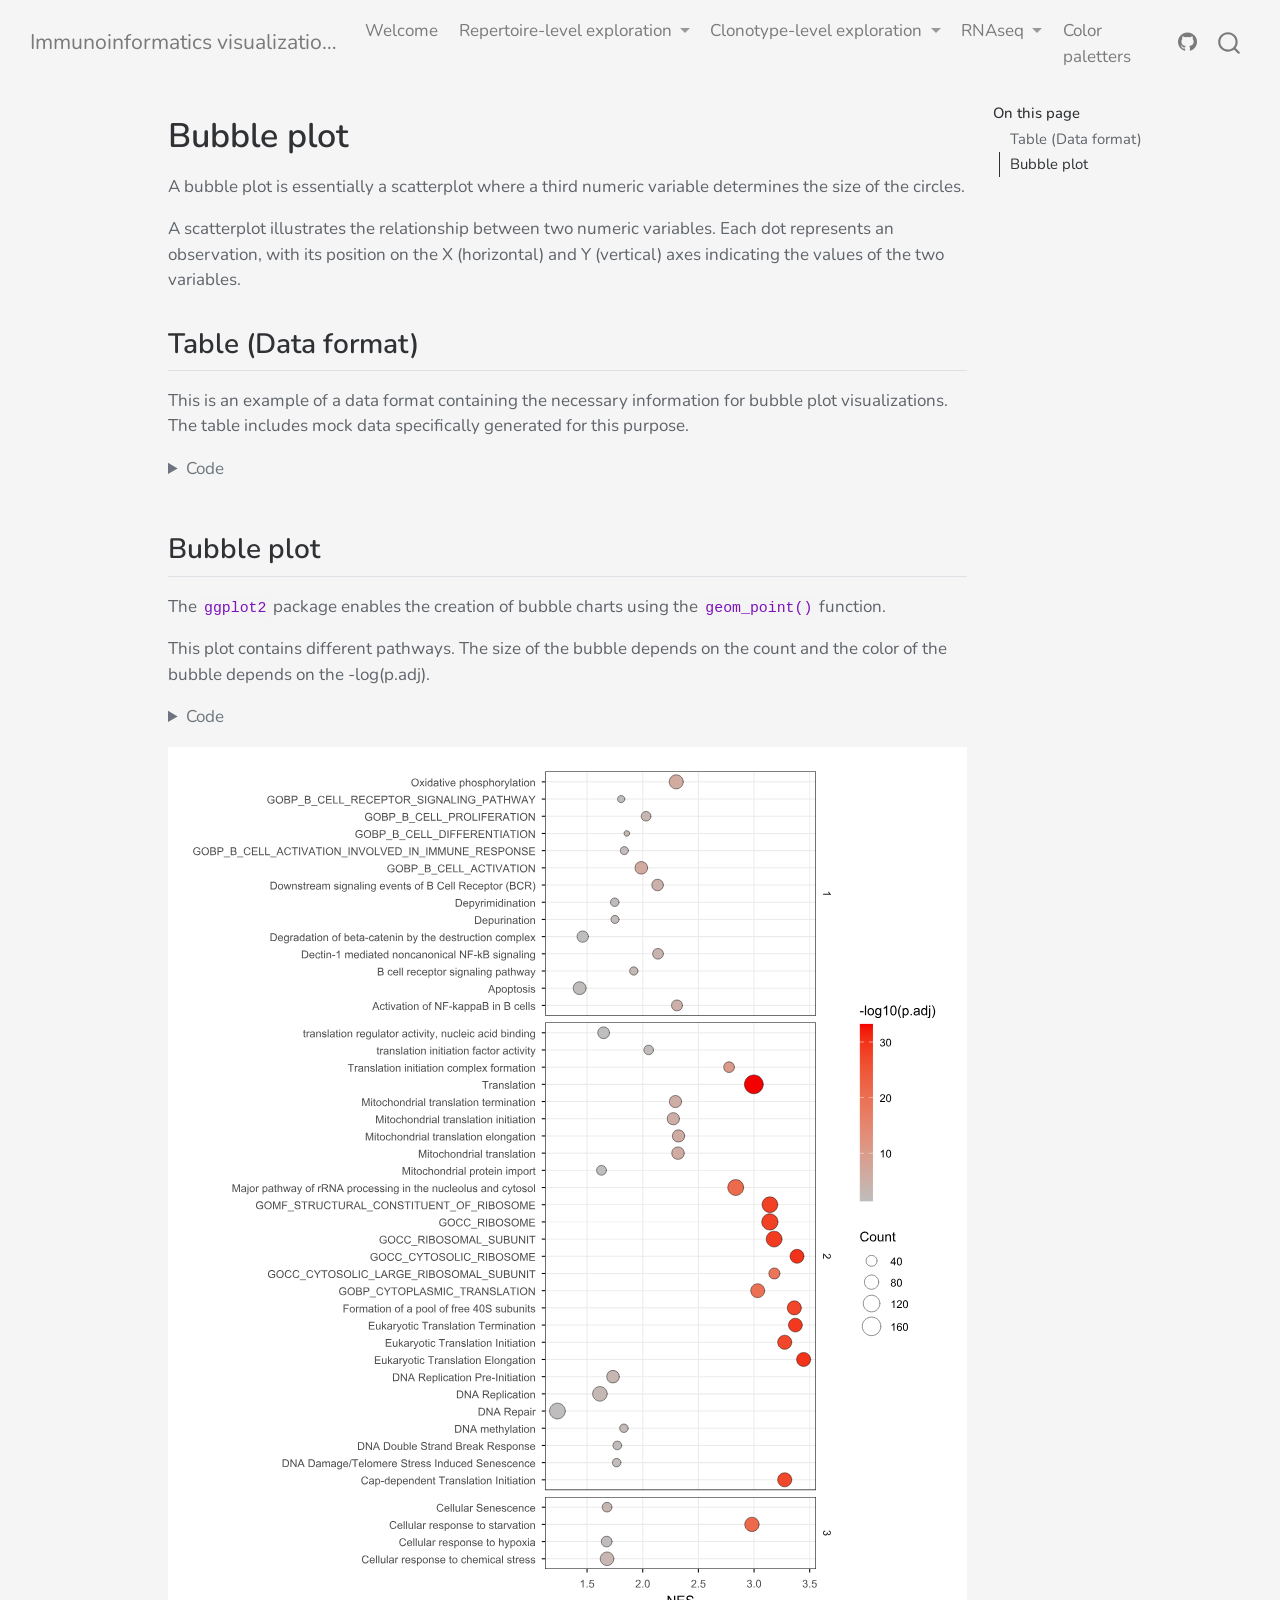
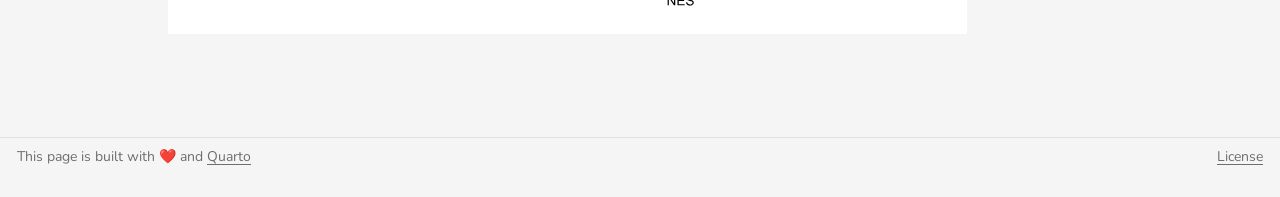
==== qmd/bubble_plot.html @ a56546de "Built site for gh-pages" ====
<!DOCTYPE html>
<html xmlns="http://www.w3.org/1999/xhtml" lang="en" xml:lang="en"><head>

<meta charset="utf-8">
<meta name="generator" content="quarto-1.8.26">

<meta name="viewport" content="width=device-width, initial-scale=1.0, user-scalable=yes">


<title>Bubble plot – Immunoinformatics visualizations</title>
<style>
code{white-space: pre-wrap;}
span.smallcaps{font-variant: small-caps;}
div.columns{display: flex; gap: min(4vw, 1.5em);}
div.column{flex: auto; overflow-x: auto;}
div.hanging-indent{margin-left: 1.5em; text-indent: -1.5em;}
ul.task-list{list-style: none;}
ul.task-list li input[type="checkbox"] {
  width: 0.8em;
  margin: 0 0.8em 0.2em -1em; /* quarto-specific, see https://github.com/quarto-dev/quarto-cli/issues/4556 */ 
  vertical-align: middle;
}
/* CSS for syntax highlighting */
html { -webkit-text-size-adjust: 100%; }
pre > code.sourceCode { white-space: pre; position: relative; }
pre > code.sourceCode > span { display: inline-block; line-height: 1.25; }
pre > code.sourceCode > span:empty { height: 1.2em; }
.sourceCode { overflow: visible; }
code.sourceCode > span { color: inherit; text-decoration: inherit; }
div.sourceCode { margin: 1em 0; }
pre.sourceCode { margin: 0; }
@media screen {
div.sourceCode { overflow: auto; }
}
@media print {
pre > code.sourceCode { white-space: pre-wrap; }
pre > code.sourceCode > span { text-indent: -5em; padding-left: 5em; }
}
pre.numberSource code
  { counter-reset: source-line 0; }
pre.numberSource code > span
  { position: relative; left: -4em; counter-increment: source-line; }
pre.numberSource code > span > a:first-child::before
  { content: counter(source-line);
    position: relative; left: -1em; text-align: right; vertical-align: baseline;
    border: none; display: inline-block;
    -webkit-touch-callout: none; -webkit-user-select: none;
    -khtml-user-select: none; -moz-user-select: none;
    -ms-user-select: none; user-select: none;
    padding: 0 4px; width: 4em;
  }
pre.numberSource { margin-left: 3em;  padding-left: 4px; }
div.sourceCode
  {   }
@media screen {
pre > code.sourceCode > span > a:first-child::before { text-decoration: underline; }
}
</style>


<script src="../site_libs/quarto-nav/quarto-nav.js"></script>
<script src="../site_libs/quarto-nav/headroom.min.js"></script>
<script src="../site_libs/clipboard/clipboard.min.js"></script>
<script src="../site_libs/quarto-search/autocomplete.umd.js"></script>
<script src="../site_libs/quarto-search/fuse.min.js"></script>
<script src="../site_libs/quarto-search/quarto-search.js"></script>
<meta name="quarto:offset" content="../">
<script src="../site_libs/quarto-html/quarto.js" type="module"></script>
<script src="../site_libs/quarto-html/tabsets/tabsets.js" type="module"></script>
<script src="../site_libs/quarto-html/axe/axe-check.js" type="module"></script>
<script src="../site_libs/quarto-html/popper.min.js"></script>
<script src="../site_libs/quarto-html/tippy.umd.min.js"></script>
<script src="../site_libs/quarto-html/anchor.min.js"></script>
<link href="../site_libs/quarto-html/tippy.css" rel="stylesheet">
<link href="../site_libs/quarto-html/quarto-syntax-highlighting-587c61ba64f3a5504c4d52d930310e48.css" rel="stylesheet" id="quarto-text-highlighting-styles">
<script src="../site_libs/bootstrap/bootstrap.min.js"></script>
<link href="../site_libs/bootstrap/bootstrap-icons.css" rel="stylesheet">
<link href="../site_libs/bootstrap/bootstrap-13db02f0e47b1493d7f925d00467cf6b.min.css" rel="stylesheet" append-hash="true" id="quarto-bootstrap" data-mode="light">
<script id="quarto-search-options" type="application/json">{
  "location": "navbar",
  "copy-button": false,
  "collapse-after": 3,
  "panel-placement": "end",
  "type": "overlay",
  "limit": 50,
  "keyboard-shortcut": [
    "f",
    "/",
    "s"
  ],
  "show-item-context": false,
  "language": {
    "search-no-results-text": "No results",
    "search-matching-documents-text": "matching documents",
    "search-copy-link-title": "Copy link to search",
    "search-hide-matches-text": "Hide additional matches",
    "search-more-match-text": "more match in this document",
    "search-more-matches-text": "more matches in this document",
    "search-clear-button-title": "Clear",
    "search-text-placeholder": "",
    "search-detached-cancel-button-title": "Cancel",
    "search-submit-button-title": "Submit",
    "search-label": "Search"
  }
}</script>
<script src="../site_libs/core-js-2.5.3/shim.min.js"></script>

<script src="../site_libs/react-18.2.0/react.min.js"></script>

<script src="../site_libs/react-18.2.0/react-dom.min.js"></script>

<script src="../site_libs/reactwidget-2.0.0/react-tools.js"></script>

<link href="../site_libs/htmltools-fill-0.5.9/fill.css" rel="stylesheet">

<script src="../site_libs/htmlwidgets-1.6.4/htmlwidgets.js"></script>

<link href="../site_libs/reactable-0.4.5/reactable.css" rel="stylesheet">

<script src="../site_libs/reactable-binding-0.4.5/reactable.js"></script>



</head>

<body class="nav-fixed quarto-light">

<div id="quarto-search-results"></div>
  <header id="quarto-header" class="headroom fixed-top">
    <nav class="navbar navbar-expand-lg " data-bs-theme="dark">
      <div class="navbar-container container-fluid">
      <div class="navbar-brand-container mx-auto">
    <a class="navbar-brand" href="../index.html">
    <span class="navbar-title">Immunoinformatics visualizations</span>
    </a>
  </div>
            <div id="quarto-search" class="" title="Search"></div>
          <button class="navbar-toggler" type="button" data-bs-toggle="collapse" data-bs-target="#navbarCollapse" aria-controls="navbarCollapse" role="menu" aria-expanded="false" aria-label="Toggle navigation" onclick="if (window.quartoToggleHeadroom) { window.quartoToggleHeadroom(); }">
  <span class="navbar-toggler-icon"></span>
</button>
          <div class="collapse navbar-collapse" id="navbarCollapse">
            <ul class="navbar-nav navbar-nav-scroll me-auto">
  <li class="nav-item">
    <a class="nav-link" href="../index.html"> 
<span class="menu-text">Welcome</span></a>
  </li>  
  <li class="nav-item dropdown ">
    <a class="nav-link dropdown-toggle" href="#" id="nav-menu-repertoire-level-exploration" role="link" data-bs-toggle="dropdown" aria-expanded="false">
 <span class="menu-text">Repertoire-level exploration</span>
    </a>
    <ul class="dropdown-menu" aria-labelledby="nav-menu-repertoire-level-exploration">    
        <li>
    <a class="dropdown-item" href="../qmd/clonality.html">
 <span class="dropdown-text">Clonality</span></a>
  </li>  
        <li>
    <a class="dropdown-item" href="../qmd/diversity.html">
 <span class="dropdown-text">Diversity estimation</span></a>
  </li>  
        <li>
    <a class="dropdown-item" href="../qmd/gene_repertoire.html">
 <span class="dropdown-text">Gene repertoire</span></a>
  </li>  
        <li>
    <a class="dropdown-item" href="../qmd/V(D)J_recombination.html">
 <span class="dropdown-text">V(D)J recombination</span></a>
  </li>  
    </ul>
  </li>
  <li class="nav-item dropdown ">
    <a class="nav-link dropdown-toggle" href="#" id="nav-menu-clonotype-level-exploration" role="link" data-bs-toggle="dropdown" aria-expanded="false">
 <span class="menu-text">Clonotype-level exploration</span>
    </a>
    <ul class="dropdown-menu" aria-labelledby="nav-menu-clonotype-level-exploration">    
        <li>
    <a class="dropdown-item" href="../qmd/clonotype_evolution.html">
 <span class="dropdown-text">Clonotype evolution</span></a>
  </li>  
        <li>
    <a class="dropdown-item" href="../qmd/motif_visualization.html">
 <span class="dropdown-text">Motif visualization</span></a>
  </li>  
    </ul>
  </li>
  <li class="nav-item dropdown ">
    <a class="nav-link dropdown-toggle" href="#" id="nav-menu-rnaseq" role="link" data-bs-toggle="dropdown" aria-expanded="false">
 <span class="menu-text">RNAseq</span>
    </a>
    <ul class="dropdown-menu" aria-labelledby="nav-menu-rnaseq">    
        <li>
    <a class="dropdown-item" href="../qmd/bubble_plot.html">
 <span class="dropdown-text">Bubble plot</span></a>
  </li>  
        <li>
    <a class="dropdown-item" href="../qmd/heatmap.html">
 <span class="dropdown-text">Heatmap</span></a>
  </li>  
        <li>
    <a class="dropdown-item" href="../qmd/pathway_diagram.html">
 <span class="dropdown-text">Pathway diagram</span></a>
  </li>  
        <li>
    <a class="dropdown-item" href="../qmd/PCA.html">
 <span class="dropdown-text">PCA</span></a>
  </li>  
        <li>
    <a class="dropdown-item" href="../qmd/volcano_plot.html">
 <span class="dropdown-text">Volcano plots</span></a>
  </li>  
    </ul>
  </li>
  <li class="nav-item">
    <a class="nav-link" href="../qmd/color_palette.html"> 
<span class="menu-text">Color paletters</span></a>
  </li>  
</ul>
            <ul class="navbar-nav navbar-nav-scroll ms-auto">
  <li class="nav-item compact">
    <a class="nav-link" href="https://github.com/NatAnastas/immunovisual"> <i class="bi bi-github" role="img">
</i> 
<span class="menu-text"></span></a>
  </li>  
</ul>
          </div> <!-- /navcollapse -->
            <div class="quarto-navbar-tools">
</div>
      </div> <!-- /container-fluid -->
    </nav>
</header>
<!-- content -->
<div id="quarto-content" class="quarto-container page-columns page-rows-contents page-layout-article page-navbar">
<!-- sidebar -->
<!-- margin-sidebar -->
    <div id="quarto-margin-sidebar" class="sidebar margin-sidebar">
        <nav id="TOC" role="doc-toc" class="toc-active">
    <h2 id="toc-title">On this page</h2>
   
  <ul>
  <li><a href="#table-data-format" id="toc-table-data-format" class="nav-link active" data-scroll-target="#table-data-format">Table (Data format)</a></li>
  <li><a href="#bubble-plot" id="toc-bubble-plot" class="nav-link" data-scroll-target="#bubble-plot">Bubble plot</a></li>
  </ul>
</nav>
    </div>
<!-- main -->
<main class="content" id="quarto-document-content">

<header id="title-block-header" class="quarto-title-block default">
<div class="quarto-title">
<h1 class="title">Bubble plot</h1>
</div>



<div class="quarto-title-meta">

    
  
    
  </div>
  


</header>


<p>A bubble plot is essentially a scatterplot where a third numeric variable determines the size of the circles.</p>
<p>A scatterplot illustrates the relationship between two numeric variables. Each dot represents an observation, with its position on the X (horizontal) and Y (vertical) axes indicating the values of the two variables.</p>
<section id="table-data-format" class="level2">
<h2 class="anchored" data-anchor-id="table-data-format">Table (Data format)</h2>
<p>This is an example of a data format containing the necessary information for bubble plot visualizations. The table includes mock data specifically generated for this purpose.</p>
<div class="cell">
<details class="code-fold">
<summary>Code</summary>
<div class="code-copy-outer-scaffold"><div class="sourceCode cell-code" id="cb1"><pre class="sourceCode r code-with-copy"><code class="sourceCode r"><span id="cb1-1"><a href="#cb1-1" aria-hidden="true" tabindex="-1"></a><span class="fu">library</span>(data.table)</span>
<span id="cb1-2"><a href="#cb1-2" aria-hidden="true" tabindex="-1"></a><span class="fu">library</span>(reactable)</span>
<span id="cb1-3"><a href="#cb1-3" aria-hidden="true" tabindex="-1"></a></span>
<span id="cb1-4"><a href="#cb1-4" aria-hidden="true" tabindex="-1"></a>df <span class="ot">&lt;-</span> <span class="fu">fread</span>(<span class="st">"../inst/data/bubble_plot.txt"</span>) </span>
<span id="cb1-5"><a href="#cb1-5" aria-hidden="true" tabindex="-1"></a></span>
<span id="cb1-6"><a href="#cb1-6" aria-hidden="true" tabindex="-1"></a></span>
<span id="cb1-7"><a href="#cb1-7" aria-hidden="true" tabindex="-1"></a><span class="fu">reactable</span>(</span>
<span id="cb1-8"><a href="#cb1-8" aria-hidden="true" tabindex="-1"></a>  </span>
<span id="cb1-9"><a href="#cb1-9" aria-hidden="true" tabindex="-1"></a>  df, </span>
<span id="cb1-10"><a href="#cb1-10" aria-hidden="true" tabindex="-1"></a>  <span class="at">defaultPageSize =</span> <span class="dv">5</span>,</span>
<span id="cb1-11"><a href="#cb1-11" aria-hidden="true" tabindex="-1"></a>  <span class="at">theme =</span> <span class="fu">reactableTheme</span>(</span>
<span id="cb1-12"><a href="#cb1-12" aria-hidden="true" tabindex="-1"></a>    <span class="at">backgroundColor  =</span> <span class="st">"transparent"</span></span>
<span id="cb1-13"><a href="#cb1-13" aria-hidden="true" tabindex="-1"></a>  )</span>
<span id="cb1-14"><a href="#cb1-14" aria-hidden="true" tabindex="-1"></a>)</span></code></pre></div><button title="Copy to Clipboard" class="code-copy-button"><i class="bi"></i></button></div>
</details>
<div class="cell-output-display">
<div class="reactable html-widget html-fill-item" id="htmlwidget-d993291c8a686fd01404" style="width:auto;height:auto;"></div>
<script type="application/json" data-for="htmlwidget-d993291c8a686fd01404">{"x":{"tag":{"name":"Reactable","attribs":{"data":{"Description":["Activation of NF-kappaB in B cells","Apoptosis","B cell receptor signaling pathway","Dectin-1 mediated noncanonical NF-kB signaling","Degradation of beta-catenin by the destruction complex","Depurination","Depyrimidination","Downstream signaling events of B Cell Receptor (BCR)","GOBP_B_CELL_ACTIVATION","GOBP_B_CELL_ACTIVATION_INVOLVED_IN_IMMUNE_RESPONSE","GOBP_B_CELL_DIFFERENTIATION","GOBP_B_CELL_PROLIFERATION","GOBP_B_CELL_RECEPTOR_SIGNALING_PATHWAY","Oxidative phosphorylation","Cap-dependent Translation Initiation","DNA Damage/Telomere Stress Induced Senescence","DNA Double Strand Break Response","DNA methylation","DNA Repair","DNA Replication","DNA Replication Pre-Initiation","Eukaryotic Translation Elongation","Eukaryotic Translation Initiation","Eukaryotic Translation Termination","Formation of a pool of free 40S subunits","GOBP_CYTOPLASMIC_TRANSLATION","GOCC_CYTOSOLIC_LARGE_RIBOSOMAL_SUBUNIT","GOCC_CYTOSOLIC_RIBOSOME","GOCC_RIBOSOMAL_SUBUNIT","GOCC_RIBOSOME","GOMF_STRUCTURAL_CONSTITUENT_OF_RIBOSOME","Major pathway of rRNA processing in the nucleolus and cytosol","Mitochondrial protein import","Mitochondrial translation","Mitochondrial translation elongation","Mitochondrial translation initiation","Mitochondrial translation termination","Translation","Translation initiation complex formation","translation initiation factor activity","translation regulator activity, nucleic acid binding","Cellular response to chemical stress","Cellular response to hypoxia","Cellular response to starvation","Cellular Senescence"],"enrichmentScore":[0.593789493399968,0.325650242000783,0.490260284897416,0.568004099543526,0.367931496499863,0.485497759393599,0.478838312175498,0.534732660604465,0.430303966888616,0.457115525671689,0.439564794417995,0.51202501634518,0.489655561497653,0.535589627567843,0.786725171120935,0.447426670445008,0.448709887528303,0.499861717988151,0.264739117765701,0.367764208923111,0.400403571162348,0.853478467126272,0.786725171120935,0.846342095344874,0.825483190020495,0.704144861777617,0.870543653224358,0.838106972817257,0.719199953891259,0.686656005471475,0.731114793469888,0.641681015938999,0.435200542794808,0.573999204104539,0.584649506449194,0.572864274554509,0.577733632744759,0.646897346665286,0.74794192864214,0.566981675291182,0.40471840344005,0.377460879071847,0.425622462054715,0.688683320144885,0.380488229060842],"NES":[2.30809212556237,1.4335610649128,1.92007263850436,2.1376005730965,1.46123361037445,1.75116412926597,1.74893441391982,2.1337851721557,1.9875427575961,1.83517500478257,1.85728291804471,2.03045997200681,1.80666970933873,2.30128274005533,3.27573441537946,1.76598061816139,1.77176966323999,1.83114241669679,1.23383984694336,1.61534633336917,1.7333014388595,3.44534124473658,3.27573441537946,3.37153699168337,3.36179570396954,3.03309584806216,3.18289652243826,3.38624286337676,3.18049664332107,3.14234749583557,3.14278917777745,2.83542107975561,1.6298412885117,2.31713301333325,2.32192545960173,2.27512061382366,2.29445918612919,2.99823320358977,2.77579428077489,2.05361246421298,1.64897370425473,1.67950906968796,1.67630902403761,2.98123162653231,1.67980373987586],"rank":[6280,5151,3973,6446,6545,4115,4115,6280,3286,3674,1766,3233,3257,5585,2435,3411,4296,3393,5756,6083,4765,2435,2435,2435,2435,2417,2080,2435,4199,4199,4199,4515,5087,6394,6394,6394,6394,5175,3047,6161,6313,5093,6083,2435,1993],"Count":[40,60,22,38,44,21,23,46,57,21,16,30,18,77,77,23,24,23,104,85,57,76,77,73,76,75,41,74,105,112,103,106,31,56,53,53,52,166,38,29,48,70,38,81,30],"Group":[1,1,1,1,1,1,1,1,1,1,1,1,1,1,2,2,2,2,2,2,2,2,2,2,2,2,2,2,2,2,2,2,2,2,2,2,2,2,2,2,2,3,3,3,3],"log_padj":[5.17995763813006,1.88794773671126,3.21361306858045,3.84643691303906,1.34431825479697,1.98980780395734,1.79991644718653,4.49888597408029,6.51686801163385,2.24973199837179,2.86262140767956,3.27612569946907,1.86819859526374,6.52798429483689,27.267873303649,2.16330640190307,2.14432339202639,2.41779395376554,1.57951434982206,3.1194513101602,3.46914872398515,30.189548365196,27.267873303649,29.5035862109749,27.6427180414572,19.8985783372735,18.9980535314497,30.0895261287038,28.9346662833338,28.2073039498178,28.1457667302864,21.190706228849,1.56938272086711,6.30852906722932,5.92150596642787,5.51027490344874,5.69115153271988,33.1710418543917,10.2951025130426,1.95407732368698,1.47855974551721,3.5191362665872,1.8464693655034,21.4534069893863,3.46371880603181]},"columns":[{"id":"Description","name":"Description","type":"character"},{"id":"enrichmentScore","name":"enrichmentScore","type":"numeric"},{"id":"NES","name":"NES","type":"numeric"},{"id":"rank","name":"rank","type":"numeric"},{"id":"Count","name":"Count","type":"numeric"},{"id":"Group","name":"Group","type":"numeric"},{"id":"log_padj","name":"log_padj","type":"numeric"}],"defaultPageSize":5,"theme":{"backgroundColor":"transparent"},"dataKey":"2f96f7aa352d86a0de775b8961ce8bb4"},"children":[]},"class":"reactR_markup"},"evals":[],"jsHooks":[]}</script>
</div>
</div>
</section>
<section id="bubble-plot" class="level2">
<h2 class="anchored" data-anchor-id="bubble-plot">Bubble plot</h2>
<p>The <code>ggplot2</code> package enables the creation of bubble charts using the <code>geom_point()</code> function.</p>
<p>This plot contains different pathways. The size of the bubble depends on the count and the color of the bubble depends on the -log(p.adj).</p>
<div class="cell">
<details class="code-fold">
<summary>Code</summary>
<div class="code-copy-outer-scaffold"><div class="sourceCode cell-code" id="cb2"><pre class="sourceCode r code-with-copy"><code class="sourceCode r"><span id="cb2-1"><a href="#cb2-1" aria-hidden="true" tabindex="-1"></a><span class="co"># libraries -------</span></span>
<span id="cb2-2"><a href="#cb2-2" aria-hidden="true" tabindex="-1"></a><span class="fu">library</span>(ggplot2)</span>
<span id="cb2-3"><a href="#cb2-3" aria-hidden="true" tabindex="-1"></a></span>
<span id="cb2-4"><a href="#cb2-4" aria-hidden="true" tabindex="-1"></a><span class="fu">ggplot</span>(<span class="at">data =</span> df) <span class="sc">+</span></span>
<span id="cb2-5"><a href="#cb2-5" aria-hidden="true" tabindex="-1"></a>  </span>
<span id="cb2-6"><a href="#cb2-6" aria-hidden="true" tabindex="-1"></a>  <span class="fu">geom_point</span>(</span>
<span id="cb2-7"><a href="#cb2-7" aria-hidden="true" tabindex="-1"></a>    <span class="fu">aes</span>(<span class="at">x =</span> NES, <span class="at">y =</span> Description,</span>
<span id="cb2-8"><a href="#cb2-8" aria-hidden="true" tabindex="-1"></a>        <span class="at">size =</span> <span class="st">`</span><span class="at">Count</span><span class="st">`</span>, </span>
<span id="cb2-9"><a href="#cb2-9" aria-hidden="true" tabindex="-1"></a>        <span class="at">fill =</span> log_padj</span>
<span id="cb2-10"><a href="#cb2-10" aria-hidden="true" tabindex="-1"></a>        ),</span>
<span id="cb2-11"><a href="#cb2-11" aria-hidden="true" tabindex="-1"></a>    </span>
<span id="cb2-12"><a href="#cb2-12" aria-hidden="true" tabindex="-1"></a>    <span class="at">shape =</span> <span class="dv">21</span>, <span class="at">stroke =</span> .<span class="dv">25</span></span>
<span id="cb2-13"><a href="#cb2-13" aria-hidden="true" tabindex="-1"></a>  ) <span class="sc">+</span></span>
<span id="cb2-14"><a href="#cb2-14" aria-hidden="true" tabindex="-1"></a>  </span>
<span id="cb2-15"><a href="#cb2-15" aria-hidden="true" tabindex="-1"></a>  <span class="fu">scale_size_continuous</span>(<span class="at">range =</span> <span class="fu">c</span>(<span class="dv">2</span>, <span class="dv">7</span>)) <span class="sc">+</span></span>
<span id="cb2-16"><a href="#cb2-16" aria-hidden="true" tabindex="-1"></a>  </span>
<span id="cb2-17"><a href="#cb2-17" aria-hidden="true" tabindex="-1"></a>  <span class="fu">scale_fill_gradient</span>(</span>
<span id="cb2-18"><a href="#cb2-18" aria-hidden="true" tabindex="-1"></a>    <span class="at">low =</span> <span class="st">"grey"</span>, <span class="at">high =</span> <span class="st">"#f30000"</span>,</span>
<span id="cb2-19"><a href="#cb2-19" aria-hidden="true" tabindex="-1"></a>    <span class="at">guide =</span> <span class="fu">guide_colorbar</span>(</span>
<span id="cb2-20"><a href="#cb2-20" aria-hidden="true" tabindex="-1"></a>      <span class="at">title =</span> <span class="st">"-log10(p.adj)"</span>,</span>
<span id="cb2-21"><a href="#cb2-21" aria-hidden="true" tabindex="-1"></a>      <span class="at">barheight =</span> <span class="fu">unit</span>(<span class="dv">10</span>, <span class="st">"lines"</span>),</span>
<span id="cb2-22"><a href="#cb2-22" aria-hidden="true" tabindex="-1"></a>      <span class="at">barwidth =</span> <span class="fu">unit</span>(.<span class="dv">75</span>, <span class="st">"lines"</span>)</span>
<span id="cb2-23"><a href="#cb2-23" aria-hidden="true" tabindex="-1"></a>    )</span>
<span id="cb2-24"><a href="#cb2-24" aria-hidden="true" tabindex="-1"></a>  ) <span class="sc">+</span></span>
<span id="cb2-25"><a href="#cb2-25" aria-hidden="true" tabindex="-1"></a>  </span>
<span id="cb2-26"><a href="#cb2-26" aria-hidden="true" tabindex="-1"></a>  <span class="fu">theme_minimal</span>() <span class="sc">+</span></span>
<span id="cb2-27"><a href="#cb2-27" aria-hidden="true" tabindex="-1"></a>  </span>
<span id="cb2-28"><a href="#cb2-28" aria-hidden="true" tabindex="-1"></a>  <span class="fu">theme</span>(</span>
<span id="cb2-29"><a href="#cb2-29" aria-hidden="true" tabindex="-1"></a>    <span class="at">axis.title.y =</span> <span class="fu">element_blank</span>(),</span>
<span id="cb2-30"><a href="#cb2-30" aria-hidden="true" tabindex="-1"></a>    <span class="at">panel.grid.minor =</span> <span class="fu">element_blank</span>(),</span>
<span id="cb2-31"><a href="#cb2-31" aria-hidden="true" tabindex="-1"></a>    </span>
<span id="cb2-32"><a href="#cb2-32" aria-hidden="true" tabindex="-1"></a>    <span class="at">panel.grid.major =</span> <span class="fu">element_line</span>(<span class="at">linewidth =</span> .<span class="dv">4</span>),</span>
<span id="cb2-33"><a href="#cb2-33" aria-hidden="true" tabindex="-1"></a>    </span>
<span id="cb2-34"><a href="#cb2-34" aria-hidden="true" tabindex="-1"></a>    <span class="at">panel.border =</span> <span class="fu">element_rect</span>(<span class="at">fill =</span> <span class="cn">NA</span>, <span class="at">linewidth =</span> .<span class="dv">4</span>),</span>
<span id="cb2-35"><a href="#cb2-35" aria-hidden="true" tabindex="-1"></a>    <span class="at">axis.ticks =</span> <span class="fu">element_line</span>(<span class="at">linewidth =</span> .<span class="dv">4</span>),</span>
<span id="cb2-36"><a href="#cb2-36" aria-hidden="true" tabindex="-1"></a>    </span>
<span id="cb2-37"><a href="#cb2-37" aria-hidden="true" tabindex="-1"></a>    <span class="at">plot.margin =</span> <span class="fu">margin</span>(<span class="dv">20</span>, <span class="dv">20</span>, <span class="dv">20</span>, <span class="dv">20</span>)</span>
<span id="cb2-38"><a href="#cb2-38" aria-hidden="true" tabindex="-1"></a>  ) <span class="sc">+</span></span>
<span id="cb2-39"><a href="#cb2-39" aria-hidden="true" tabindex="-1"></a>  </span>
<span id="cb2-40"><a href="#cb2-40" aria-hidden="true" tabindex="-1"></a>  <span class="fu">facet_grid</span>(</span>
<span id="cb2-41"><a href="#cb2-41" aria-hidden="true" tabindex="-1"></a>    <span class="at">rows =</span> <span class="fu">vars</span>(Group),</span>
<span id="cb2-42"><a href="#cb2-42" aria-hidden="true" tabindex="-1"></a>    <span class="at">scales =</span> <span class="st">"free_y"</span>,</span>
<span id="cb2-43"><a href="#cb2-43" aria-hidden="true" tabindex="-1"></a>    <span class="at">space =</span> <span class="st">"free_y"</span>)</span></code></pre></div><button title="Copy to Clipboard" class="code-copy-button"><i class="bi"></i></button></div>
</details>
<div class="cell-output-display">
<div>
<figure class="figure">
<p><img src="bubble_plot_files/figure-html/unnamed-chunk-2-1.svg" class="img-fluid figure-img"></p>
</figure>
</div>
</div>
</div>


</section>

</main> <!-- /main -->
<script id="quarto-html-after-body" type="application/javascript">
  window.document.addEventListener("DOMContentLoaded", function (event) {
    const icon = "";
    const anchorJS = new window.AnchorJS();
    anchorJS.options = {
      placement: 'right',
      icon: icon
    };
    anchorJS.add('.anchored');
    const isCodeAnnotation = (el) => {
      for (const clz of el.classList) {
        if (clz.startsWith('code-annotation-')) {                     
          return true;
        }
      }
      return false;
    }
    const onCopySuccess = function(e) {
      // button target
      const button = e.trigger;
      // don't keep focus
      button.blur();
      // flash "checked"
      button.classList.add('code-copy-button-checked');
      var currentTitle = button.getAttribute("title");
      button.setAttribute("title", "Copied!");
      let tooltip;
      if (window.bootstrap) {
        button.setAttribute("data-bs-toggle", "tooltip");
        button.setAttribute("data-bs-placement", "left");
        button.setAttribute("data-bs-title", "Copied!");
        tooltip = new bootstrap.Tooltip(button, 
          { trigger: "manual", 
            customClass: "code-copy-button-tooltip",
            offset: [0, -8]});
        tooltip.show();    
      }
      setTimeout(function() {
        if (tooltip) {
          tooltip.hide();
          button.removeAttribute("data-bs-title");
          button.removeAttribute("data-bs-toggle");
          button.removeAttribute("data-bs-placement");
        }
        button.setAttribute("title", currentTitle);
        button.classList.remove('code-copy-button-checked');
      }, 1000);
      // clear code selection
      e.clearSelection();
    }
    const getTextToCopy = function(trigger) {
      const outerScaffold = trigger.parentElement.cloneNode(true);
      const codeEl = outerScaffold.querySelector('code');
      for (const childEl of codeEl.children) {
        if (isCodeAnnotation(childEl)) {
          childEl.remove();
        }
      }
      return codeEl.innerText;
    }
    const clipboard = new window.ClipboardJS('.code-copy-button:not([data-in-quarto-modal])', {
      text: getTextToCopy
    });
    clipboard.on('success', onCopySuccess);
    if (window.document.getElementById('quarto-embedded-source-code-modal')) {
      const clipboardModal = new window.ClipboardJS('.code-copy-button[data-in-quarto-modal]', {
        text: getTextToCopy,
        container: window.document.getElementById('quarto-embedded-source-code-modal')
      });
      clipboardModal.on('success', onCopySuccess);
    }
      var localhostRegex = new RegExp(/^(?:http|https):\/\/localhost\:?[0-9]*\//);
      var mailtoRegex = new RegExp(/^mailto:/);
        var filterRegex = new RegExp('/' + window.location.host + '/');
      var isInternal = (href) => {
          return filterRegex.test(href) || localhostRegex.test(href) || mailtoRegex.test(href);
      }
      // Inspect non-navigation links and adorn them if external
     var links = window.document.querySelectorAll('a[href]:not(.nav-link):not(.navbar-brand):not(.toc-action):not(.sidebar-link):not(.sidebar-item-toggle):not(.pagination-link):not(.no-external):not([aria-hidden]):not(.dropdown-item):not(.quarto-navigation-tool):not(.about-link)');
      for (var i=0; i<links.length; i++) {
        const link = links[i];
        if (!isInternal(link.href)) {
          // undo the damage that might have been done by quarto-nav.js in the case of
          // links that we want to consider external
          if (link.dataset.originalHref !== undefined) {
            link.href = link.dataset.originalHref;
          }
        }
      }
    function tippyHover(el, contentFn, onTriggerFn, onUntriggerFn) {
      const config = {
        allowHTML: true,
        maxWidth: 500,
        delay: 100,
        arrow: false,
        appendTo: function(el) {
            return el.parentElement;
        },
        interactive: true,
        interactiveBorder: 10,
        theme: 'quarto',
        placement: 'bottom-start',
      };
      if (contentFn) {
        config.content = contentFn;
      }
      if (onTriggerFn) {
        config.onTrigger = onTriggerFn;
      }
      if (onUntriggerFn) {
        config.onUntrigger = onUntriggerFn;
      }
      window.tippy(el, config); 
    }
    const noterefs = window.document.querySelectorAll('a[role="doc-noteref"]');
    for (var i=0; i<noterefs.length; i++) {
      const ref = noterefs[i];
      tippyHover(ref, function() {
        // use id or data attribute instead here
        let href = ref.getAttribute('data-footnote-href') || ref.getAttribute('href');
        try { href = new URL(href).hash; } catch {}
        const id = href.replace(/^#\/?/, "");
        const note = window.document.getElementById(id);
        if (note) {
          return note.innerHTML;
        } else {
          return "";
        }
      });
    }
    const xrefs = window.document.querySelectorAll('a.quarto-xref');
    const processXRef = (id, note) => {
      // Strip column container classes
      const stripColumnClz = (el) => {
        el.classList.remove("page-full", "page-columns");
        if (el.children) {
          for (const child of el.children) {
            stripColumnClz(child);
          }
        }
      }
      stripColumnClz(note)
      if (id === null || id.startsWith('sec-')) {
        // Special case sections, only their first couple elements
        const container = document.createElement("div");
        if (note.children && note.children.length > 2) {
          container.appendChild(note.children[0].cloneNode(true));
          for (let i = 1; i < note.children.length; i++) {
            const child = note.children[i];
            if (child.tagName === "P" && child.innerText === "") {
              continue;
            } else {
              container.appendChild(child.cloneNode(true));
              break;
            }
          }
          if (window.Quarto?.typesetMath) {
            window.Quarto.typesetMath(container);
          }
          return container.innerHTML
        } else {
          if (window.Quarto?.typesetMath) {
            window.Quarto.typesetMath(note);
          }
          return note.innerHTML;
        }
      } else {
        // Remove any anchor links if they are present
        const anchorLink = note.querySelector('a.anchorjs-link');
        if (anchorLink) {
          anchorLink.remove();
        }
        if (window.Quarto?.typesetMath) {
          window.Quarto.typesetMath(note);
        }
        if (note.classList.contains("callout")) {
          return note.outerHTML;
        } else {
          return note.innerHTML;
        }
      }
    }
    for (var i=0; i<xrefs.length; i++) {
      const xref = xrefs[i];
      tippyHover(xref, undefined, function(instance) {
        instance.disable();
        let url = xref.getAttribute('href');
        let hash = undefined; 
        if (url.startsWith('#')) {
          hash = url;
        } else {
          try { hash = new URL(url).hash; } catch {}
        }
        if (hash) {
          const id = hash.replace(/^#\/?/, "");
          const note = window.document.getElementById(id);
          if (note !== null) {
            try {
              const html = processXRef(id, note.cloneNode(true));
              instance.setContent(html);
            } finally {
              instance.enable();
              instance.show();
            }
          } else {
            // See if we can fetch this
            fetch(url.split('#')[0])
            .then(res => res.text())
            .then(html => {
              const parser = new DOMParser();
              const htmlDoc = parser.parseFromString(html, "text/html");
              const note = htmlDoc.getElementById(id);
              if (note !== null) {
                const html = processXRef(id, note);
                instance.setContent(html);
              } 
            }).finally(() => {
              instance.enable();
              instance.show();
            });
          }
        } else {
          // See if we can fetch a full url (with no hash to target)
          // This is a special case and we should probably do some content thinning / targeting
          fetch(url)
          .then(res => res.text())
          .then(html => {
            const parser = new DOMParser();
            const htmlDoc = parser.parseFromString(html, "text/html");
            const note = htmlDoc.querySelector('main.content');
            if (note !== null) {
              // This should only happen for chapter cross references
              // (since there is no id in the URL)
              // remove the first header
              if (note.children.length > 0 && note.children[0].tagName === "HEADER") {
                note.children[0].remove();
              }
              const html = processXRef(null, note);
              instance.setContent(html);
            } 
          }).finally(() => {
            instance.enable();
            instance.show();
          });
        }
      }, function(instance) {
      });
    }
        let selectedAnnoteEl;
        const selectorForAnnotation = ( cell, annotation) => {
          let cellAttr = 'data-code-cell="' + cell + '"';
          let lineAttr = 'data-code-annotation="' +  annotation + '"';
          const selector = 'span[' + cellAttr + '][' + lineAttr + ']';
          return selector;
        }
        const selectCodeLines = (annoteEl) => {
          const doc = window.document;
          const targetCell = annoteEl.getAttribute("data-target-cell");
          const targetAnnotation = annoteEl.getAttribute("data-target-annotation");
          const annoteSpan = window.document.querySelector(selectorForAnnotation(targetCell, targetAnnotation));
          const lines = annoteSpan.getAttribute("data-code-lines").split(",");
          const lineIds = lines.map((line) => {
            return targetCell + "-" + line;
          })
          let top = null;
          let height = null;
          let parent = null;
          if (lineIds.length > 0) {
              //compute the position of the single el (top and bottom and make a div)
              const el = window.document.getElementById(lineIds[0]);
              top = el.offsetTop;
              height = el.offsetHeight;
              parent = el.parentElement.parentElement;
            if (lineIds.length > 1) {
              const lastEl = window.document.getElementById(lineIds[lineIds.length - 1]);
              const bottom = lastEl.offsetTop + lastEl.offsetHeight;
              height = bottom - top;
            }
            if (top !== null && height !== null && parent !== null) {
              // cook up a div (if necessary) and position it 
              let div = window.document.getElementById("code-annotation-line-highlight");
              if (div === null) {
                div = window.document.createElement("div");
                div.setAttribute("id", "code-annotation-line-highlight");
                div.style.position = 'absolute';
                parent.appendChild(div);
              }
              div.style.top = top - 2 + "px";
              div.style.height = height + 4 + "px";
              div.style.left = 0;
              let gutterDiv = window.document.getElementById("code-annotation-line-highlight-gutter");
              if (gutterDiv === null) {
                gutterDiv = window.document.createElement("div");
                gutterDiv.setAttribute("id", "code-annotation-line-highlight-gutter");
                gutterDiv.style.position = 'absolute';
                const codeCell = window.document.getElementById(targetCell);
                const gutter = codeCell.querySelector('.code-annotation-gutter');
                gutter.appendChild(gutterDiv);
              }
              gutterDiv.style.top = top - 2 + "px";
              gutterDiv.style.height = height + 4 + "px";
            }
            selectedAnnoteEl = annoteEl;
          }
        };
        const unselectCodeLines = () => {
          const elementsIds = ["code-annotation-line-highlight", "code-annotation-line-highlight-gutter"];
          elementsIds.forEach((elId) => {
            const div = window.document.getElementById(elId);
            if (div) {
              div.remove();
            }
          });
          selectedAnnoteEl = undefined;
        };
          // Handle positioning of the toggle
      window.addEventListener(
        "resize",
        throttle(() => {
          elRect = undefined;
          if (selectedAnnoteEl) {
            selectCodeLines(selectedAnnoteEl);
          }
        }, 10)
      );
      function throttle(fn, ms) {
      let throttle = false;
      let timer;
        return (...args) => {
          if(!throttle) { // first call gets through
              fn.apply(this, args);
              throttle = true;
          } else { // all the others get throttled
              if(timer) clearTimeout(timer); // cancel #2
              timer = setTimeout(() => {
                fn.apply(this, args);
                timer = throttle = false;
              }, ms);
          }
        };
      }
        // Attach click handler to the DT
        const annoteDls = window.document.querySelectorAll('dt[data-target-cell]');
        for (const annoteDlNode of annoteDls) {
          annoteDlNode.addEventListener('click', (event) => {
            const clickedEl = event.target;
            if (clickedEl !== selectedAnnoteEl) {
              unselectCodeLines();
              const activeEl = window.document.querySelector('dt[data-target-cell].code-annotation-active');
              if (activeEl) {
                activeEl.classList.remove('code-annotation-active');
              }
              selectCodeLines(clickedEl);
              clickedEl.classList.add('code-annotation-active');
            } else {
              // Unselect the line
              unselectCodeLines();
              clickedEl.classList.remove('code-annotation-active');
            }
          });
        }
    const findCites = (el) => {
      const parentEl = el.parentElement;
      if (parentEl) {
        const cites = parentEl.dataset.cites;
        if (cites) {
          return {
            el,
            cites: cites.split(' ')
          };
        } else {
          return findCites(el.parentElement)
        }
      } else {
        return undefined;
      }
    };
    var bibliorefs = window.document.querySelectorAll('a[role="doc-biblioref"]');
    for (var i=0; i<bibliorefs.length; i++) {
      const ref = bibliorefs[i];
      const citeInfo = findCites(ref);
      if (citeInfo) {
        tippyHover(citeInfo.el, function() {
          var popup = window.document.createElement('div');
          citeInfo.cites.forEach(function(cite) {
            var citeDiv = window.document.createElement('div');
            citeDiv.classList.add('hanging-indent');
            citeDiv.classList.add('csl-entry');
            var biblioDiv = window.document.getElementById('ref-' + cite);
            if (biblioDiv) {
              citeDiv.innerHTML = biblioDiv.innerHTML;
            }
            popup.appendChild(citeDiv);
          });
          return popup.innerHTML;
        });
      }
    }
  });
  </script>
</div> <!-- /content -->
<footer class="footer">
  <div class="nav-footer">
    <div class="nav-footer-left">
<p>This page is built with ❤️ and <a href="https://quarto.org/">Quarto</a></p>
</div>   
    <div class="nav-footer-center">
      &nbsp;
    </div>
    <div class="nav-footer-right">
<p><a href="https://github.com/NatAnastas/immunovisual/blob/main/LICENSE">License</a></p>
</div>
  </div>
</footer>




</body></html>
---- site_libs/quarto-html/tippy.css ----
.tippy-box[data-animation=fade][data-state=hidden]{opacity:0}[data-tippy-root]{max-width:calc(100vw - 10px)}.tippy-box{position:relative;background-color:#333;color:#fff;border-radius:4px;font-size:14px;line-height:1.4;white-space:normal;outline:0;transition-property:transform,visibility,opacity}.tippy-box[data-placement^=top]>.tippy-arrow{bottom:0}.tippy-box[data-placement^=top]>.tippy-arrow:before{bottom:-7px;left:0;border-width:8px 8px 0;border-top-color:initial;transform-origin:center top}.tippy-box[data-placement^=bottom]>.tippy-arrow{top:0}.tippy-box[data-placement^=bottom]>.tippy-arrow:before{top:-7px;left:0;border-width:0 8px 8px;border-bottom-color:initial;transform-origin:center bottom}.tippy-box[data-placement^=left]>.tippy-arrow{right:0}.tippy-box[data-placement^=left]>.tippy-arrow:before{border-width:8px 0 8px 8px;border-left-color:initial;right:-7px;transform-origin:center left}.tippy-box[data-placement^=right]>.tippy-arrow{left:0}.tippy-box[data-placement^=right]>.tippy-arrow:before{left:-7px;border-width:8px 8px 8px 0;border-right-color:initial;transform-origin:center right}.tippy-box[data-inertia][data-state=visible]{transition-timing-function:cubic-bezier(.54,1.5,.38,1.11)}.tippy-arrow{width:16px;height:16px;color:#333}.tippy-arrow:before{content:"";position:absolute;border-color:transparent;border-style:solid}.tippy-content{position:relative;padding:5px 9px;z-index:1}
---- site_libs/htmltools-fill-0.5.9/fill.css ----
@layer htmltools {
  .html-fill-container {
    display: flex;
    flex-direction: column;
    /* Prevent the container from expanding vertically or horizontally beyond its
    parent's constraints. */
    min-height: 0;
    min-width: 0;
  }
  .html-fill-container > .html-fill-item {
    /* Fill items can grow and shrink freely within
    available vertical space in fillable container */
    flex: 1 1 auto;
    min-height: 0;
    min-width: 0;
  }
  .html-fill-container > :not(.html-fill-item) {
    /* Prevent shrinking or growing of non-fill items */
    flex: 0 0 auto;
  }
}
---- site_libs/reactable-0.4.5/reactable.css ----
.Reactable{-webkit-box-orient:vertical;-webkit-box-direction:normal;display:-webkit-box;display:-ms-flexbox;display:flex;-ms-flex-direction:column;flex-direction:column;position:relative}.Reactable *{-webkit-box-sizing:border-box;box-sizing:border-box}.Reactable .rt-table{-webkit-box-flex:1;-webkit-box-align:stretch;-ms-flex-align:stretch;align-items:stretch;border-collapse:collapse;-ms-flex:auto 1;flex:auto 1;overflow:auto;width:100%}.Reactable .rt-table,.Reactable .rt-thead{-webkit-box-orient:vertical;-webkit-box-direction:normal;display:-webkit-box;display:-ms-flexbox;display:flex;-ms-flex-direction:column;flex-direction:column}.Reactable .rt-thead .rt-td,.Reactable .rt-thead .rt-th{line-height:normal;position:relative}.Reactable .rt-th.rt-th-resizable{overflow:visible}.Reactable .rt-th.rt-th-resizable:last-child{overflow:hidden}.Reactable .rt-tbody{-webkit-box-orient:vertical;-webkit-box-direction:normal;display:-webkit-box;display:-ms-flexbox;display:flex;-ms-flex-direction:column;flex-direction:column;overflow:auto}.rt-td-expandable{cursor:pointer}.Reactable .rt-tr-group{-webkit-box-orient:vertical;-webkit-box-direction:normal;-webkit-box-align:stretch;-ms-flex-align:stretch;align-items:stretch;-ms-flex:1 0 auto;flex:1 0 auto;-ms-flex-direction:column;flex-direction:column}.Reactable .rt-tr,.Reactable .rt-tr-group{-webkit-box-flex:1;display:-webkit-box;display:-ms-flexbox;display:flex}.Reactable .rt-tr{-ms-flex:1 0 auto;flex:1 0 auto}.Reactable .rt-td,.Reactable .rt-th{-webkit-box-flex:1;-ms-flex:1 0 0px;flex:1 0 0;overflow:hidden}.Reactable .rt-resizer{bottom:0;cursor:col-resize;display:inline-block;position:absolute;right:-18px;top:0;width:36px;z-index:10}.Reactable .rt-tfoot{-webkit-box-orient:vertical;-webkit-box-direction:normal;display:-webkit-box;display:-ms-flexbox;display:flex;-ms-flex-direction:column;flex-direction:column}.Reactable .rt-resizing .rt-td,.Reactable .rt-resizing .rt-th{cursor:col-resize;-webkit-transition:none!important;transition:none!important;-webkit-user-select:none;-moz-user-select:none;-ms-user-select:none;user-select:none}
.Reactable{background-color:#fff;height:100%}.rt-inline{display:-webkit-inline-box;display:-ms-inline-flexbox;display:inline-flex}.rt-th{font-weight:600}.rt-td,.rt-th{word-wrap:break-word;display:-webkit-box;display:-ms-flexbox;display:flex;max-width:100%;overflow-wrap:break-word}.rt-td-inner,.rt-th-inner{overflow:hidden;padding:7px 8px;width:100%}.rt-compact .rt-td-inner,.rt-compact .rt-th-inner{padding:4px 6px}.rt-text-content{overflow:hidden}.rt-nowrap .rt-td-inner,.rt-nowrap .rt-text-content,.rt-nowrap .rt-th-inner{text-overflow:ellipsis;white-space:nowrap}.rt-select{-webkit-box-align:center;-ms-flex-align:center;-webkit-box-pack:center;-ms-flex-pack:center;align-items:center;display:-webkit-box;display:-ms-flexbox;display:flex;justify-content:center}input[type=checkbox].rt-select-input,input[type=radio].rt-select-input{display:block;margin:0}.rt-align-left{text-align:left}.rt-align-right{text-align:right}.rt-align-center{text-align:center}.rt-valign-center{-webkit-box-align:center;-ms-flex-align:center;align-items:center}.rt-valign-bottom{-webkit-box-align:end;-ms-flex-align:end;align-items:flex-end}.rt-sticky,.rt-tbody,.rt-tr,.rt-tr-group{background-color:inherit}.rt-sticky{z-index:1}.rt-table{border-color:#e6e6e6;border-width:1px}.rt-bordered .rt-table,.rt-outlined .rt-table{border-style:solid}.Reactable:not(.rt-keyboard-active) .rt-table:focus{outline-style:solid;outline-width:0}.rt-th{border-bottom:2px solid #e6e6e6;border-left-color:rgba(0,0,0,.05);border-left-width:1px}.rt-bordered .rt-th,.rt-outlined .rt-th{border-bottom-width:1px}.rt-td{border-left-color:rgba(0,0,0,.05);border-left-width:1px;border-top:1px solid #f2f2f2}.rt-borderless .rt-td,.rt-tr-group:first-child>.rt-tr:first-child .rt-td{border-top:none}.rt-bordered .rt-td,.rt-bordered .rt-th{border-left-style:solid}.rt-bordered .rt-td:first-child,.rt-bordered .rt-th:first-child{border-left:none}.rt-th-group,.rt-th-group-none{border-bottom-style:none}.rt-th-group:after{background-color:#e6e6e6;bottom:0;content:"";height:1px;left:8px;margin:auto;position:absolute;right:8px;width:100%}.rt-bordered .rt-th-group:after,.rt-outlined .rt-th-group:after{left:0;right:0}.rt-bordered .rt-th-group-none{border-bottom-style:solid}.rt-tr-striped{background-color:rgba(0,0,0,.03)}.rt-tr-striped-sticky{background-color:#f7f7f7}.rt-tr-highlight:hover{background-color:rgba(0,0,0,.05)}.rt-tr-highlight-sticky:hover{background-color:#f2f2f2}.rt-tr-pad{-webkit-user-select:none;-moz-user-select:none;-ms-user-select:none;user-select:none}.Reactable .rt-tbody,.Reactable .rt-tfoot,.Reactable .rt-thead{-ms-flex-negative:0;flex-shrink:0}@supports (position:sticky){.Reactable .rt-table{background:inherit}.Reactable .rt-tbody{overflow:visible}.Reactable .rt-thead{top:0}.Reactable .rt-tfoot,.Reactable .rt-thead{background:inherit;position:sticky;z-index:2}.Reactable .rt-tfoot{bottom:0}}@media screen and (-ms-high-contrast:active),screen and (-ms-high-contrast:none){.Reactable .rt-tbody{-ms-overflow-style:-ms-autohiding-scrollbar;overflow:auto}}.rt-td-filter{border-bottom:1px solid #f2f2f2;border-top:0}.rt-borderless .rt-td-filter{border-bottom:0}.rt-filter{background-color:#fff;border:1px solid rgba(0,0,0,.1);border-radius:3px;color:inherit;font-family:inherit;font-size:inherit;font-weight:400;margin:0;outline-style:solid;outline-width:0;padding:5px 7px;width:100%}.rt-filter:focus{border:1px solid rgba(0,0,0,.25)}.rt-sort-header{display:-webkit-box;display:-ms-flexbox;display:flex}.rt-align-center .rt-sort-header{-webkit-box-pack:center;-ms-flex-pack:center;justify-content:center}.rt-align-right .rt-sort-header{-webkit-box-pack:end;-ms-flex-pack:end;justify-content:flex-end}.rt-th{outline-style:solid;outline-width:0}.rt-th[aria-sort]{cursor:pointer}.rt-th[aria-sort] .rt-sort-left:after{line-height:0;padding-right:5px}.rt-th[aria-sort] .rt-sort-right:after{line-height:0;padding-left:5px}.rt-th[aria-sort=ascending] .rt-sort-left:after,.rt-th[aria-sort=ascending] .rt-sort-right:after{content:"\2191"}.rt-th[aria-sort=descending] .rt-sort-left:after,.rt-th[aria-sort=descending] .rt-sort-right:after{content:"\2193"}.rt-th[aria-sort=none] .rt-sort:after{content:"\2195";opacity:.4}.rt-keyboard-active .rt-th[data-sort-hint=ascending]:focus .rt-sort-left:after,.rt-keyboard-active .rt-th[data-sort-hint=ascending]:focus .rt-sort-right:after{content:"\2191";opacity:.4}.rt-keyboard-active .rt-th[data-sort-hint=descending]:focus .rt-sort-left:after,.rt-keyboard-active .rt-th[data-sort-hint=descending]:focus .rt-sort-right:after{content:"\2193";opacity:.4}.rt-expander-button{background:none;border:none;cursor:pointer;margin:0 2px;padding:0}.rt-expander{color:transparent;display:inline-block;outline-style:solid;outline-width:0;padding:0 8px;position:relative}.rt-expander:after{border-left:5.04px solid transparent;border-right:5.04px solid transparent;border-top:7px solid rgba(0,0,0,.8);content:"";cursor:pointer;height:0;left:50%;position:absolute;top:50%;-webkit-transform:translate(-50%,-50%) rotate(-90deg);transform:translate(-50%,-50%) rotate(-90deg);-webkit-transition:all .3s cubic-bezier(.175,.885,.32,1.275);transition:all .3s cubic-bezier(.175,.885,.32,1.275);width:0}.rt-expander.rt-expander-open:after{-webkit-transform:translate(-50%,-50%) rotate(0);transform:translate(-50%,-50%) rotate(0)}.rt-pagination{-webkit-box-pack:justify;-ms-flex-pack:justify;-webkit-box-align:baseline;-ms-flex-align:baseline;align-items:baseline;border-top:1px solid #f2f2f2;display:-webkit-box;display:-ms-flexbox;display:flex;-ms-flex-wrap:wrap;flex-wrap:wrap;justify-content:space-between;padding:6px 4px}.rt-bordered .rt-pagination,.rt-outlined .rt-pagination{border-top:none}.rt-pagination-info :not(:last-child){margin-right:16px}.rt-page-info{display:inline-block;margin:6px 8px;opacity:.9}.rt-page-size{display:inline-block;margin:0 8px}.rt-page-size-select{margin:0 2px}.rt-page-button,.rt-page-jump,.rt-page-size-select{color:inherit;font-family:inherit;font-size:inherit;line-height:inherit}.rt-page-jump,.rt-page-size-select{background-color:#fff;border:1px solid rgba(0,0,0,.05);border-radius:3px;padding:3px}@supports (-moz-appearance:none){.rt-page-size-select{-moz-appearance:none;background-image:url('data:image/svg+xml;charset=US-ASCII,<svg width="24" height="24" xmlns="http://www.w3.org/2000/svg"><path fill="%23333" d="M24 1.5l-12 21-12-21h24z"/></svg>');background-position:right 6px center;background-repeat:no-repeat;background-size:6px;padding-right:12px}}.rt-page-button{background-color:transparent;border:none;border-radius:3px;cursor:pointer;outline-style:solid;outline-width:0;padding:6px 12px}.rt-page-button::-moz-focus-inner{border-style:none;padding:0}.rt-page-button:disabled{cursor:default;opacity:.6}.rt-page-button:hover{background-color:rgba(0,0,0,.04)}.rt-page-button:active{background-color:rgba(0,0,0,.08)}.rt-keyboard-active .rt-page-button:focus{background-color:rgba(0,0,0,.04)}.rt-page-button:disabled:focus,.rt-page-button:disabled:hover{background-color:transparent}.rt-page-button-current{font-weight:700}.rt-page-ellipsis{margin:0 4px;pointer-events:none}.rt-page-numbers{display:inline-block;margin:0 8px;white-space:nowrap}.rt-page-jump{text-align:center;width:70px}.rt-tbody-no-data{position:relative}.rt-tbody-no-data .rt-td{border-color:transparent}.rt-no-data{display:block;left:50%;line-height:0;position:absolute;top:50%;-webkit-transform:translate(-50%,-50%);transform:translate(-50%,-50%);z-index:1}.rt-search{-ms-flex-item-align:end;align-self:flex-end;background-color:#fff;border:1px solid rgba(0,0,0,.1);border-radius:3px;color:inherit;display:block;font-family:inherit;font-size:inherit;margin:0 0 8px;outline-style:solid;outline-width:0;padding:5px 7px}.rt-search:active,.rt-search:focus{border:1px solid rgba(0,0,0,.25)}
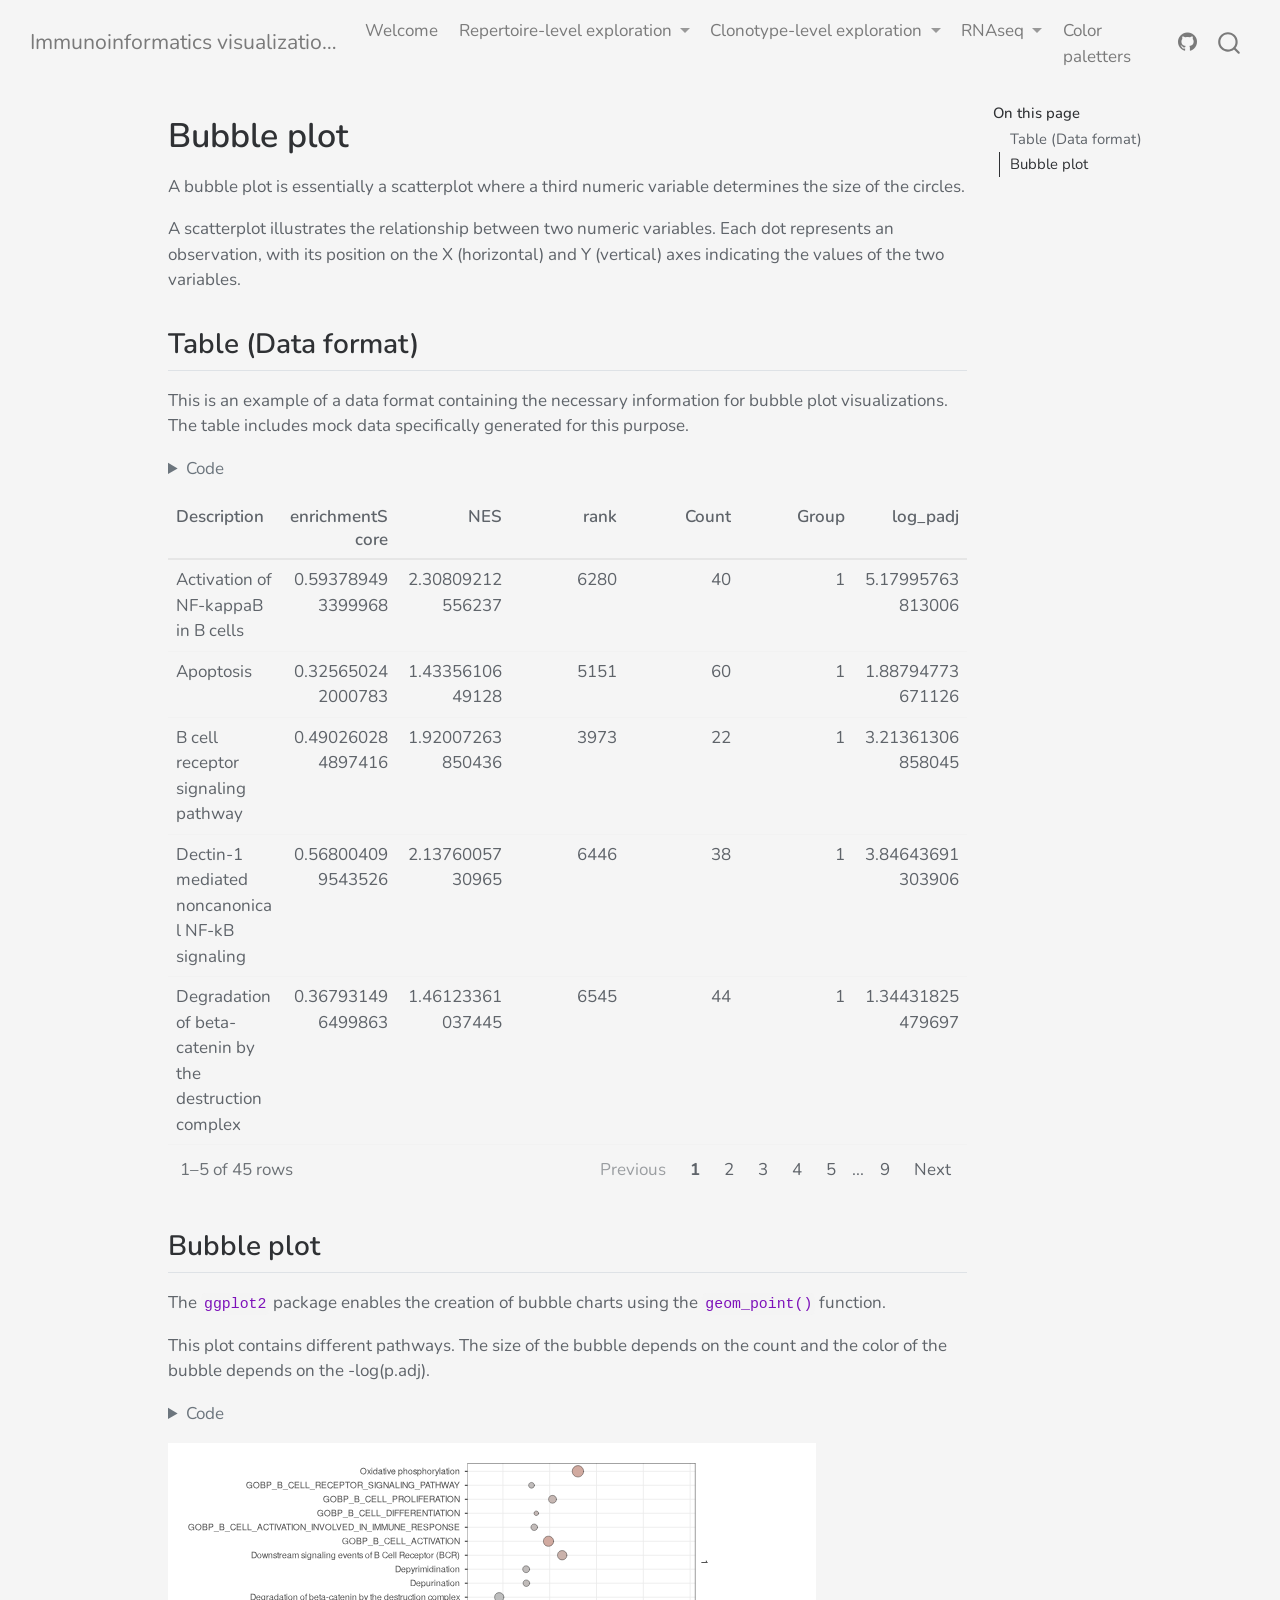
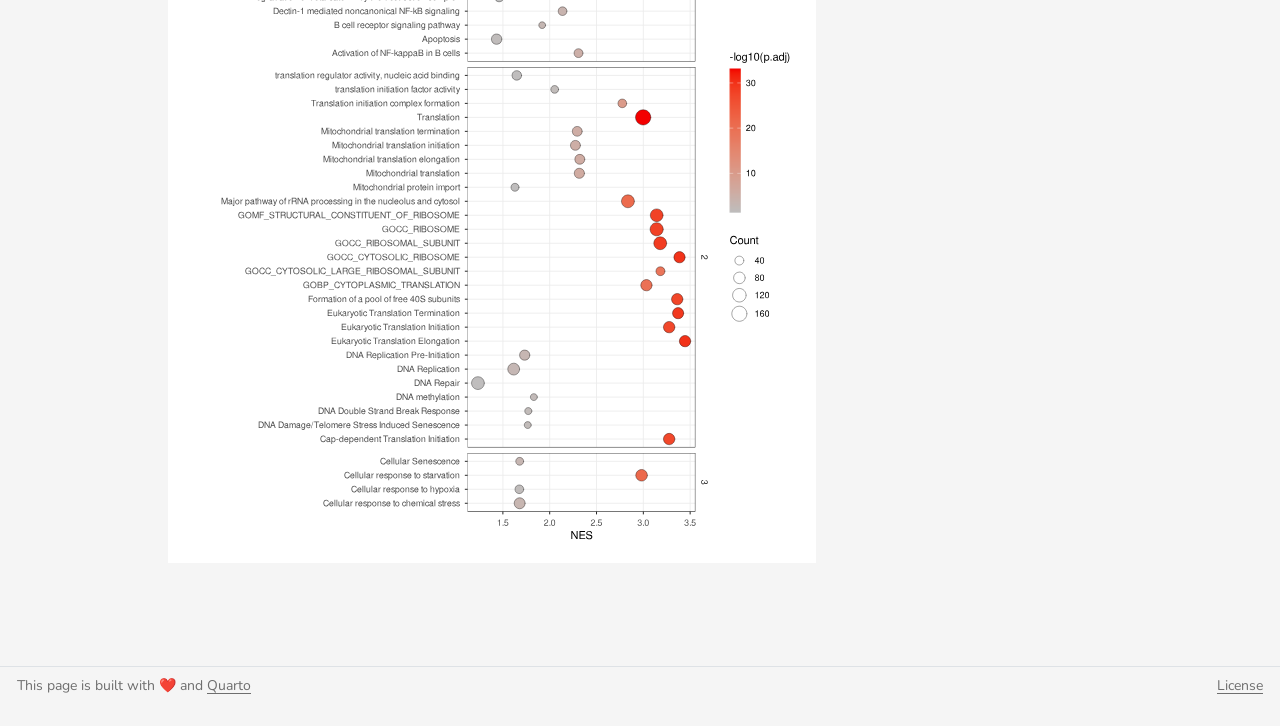
==== commit 4295c8af: "Built site for gh-pages" ====
--- a/qmd/bubble_plot.html
+++ b/qmd/bubble_plot.html
@@ -2,7 +2,7 @@
 <html xmlns="http://www.w3.org/1999/xhtml" lang="en" xml:lang="en"><head>
 
 <meta charset="utf-8">
-<meta name="generator" content="quarto-1.8.26">
+<meta name="generator" content="quarto-1.8.27">
 
 <meta name="viewport" content="width=device-width, initial-scale=1.0, user-scalable=yes">
 
@@ -72,10 +72,10 @@
 <script src="../site_libs/quarto-html/tippy.umd.min.js"></script>
 <script src="../site_libs/quarto-html/anchor.min.js"></script>
 <link href="../site_libs/quarto-html/tippy.css" rel="stylesheet">
-<link href="../site_libs/quarto-html/quarto-syntax-highlighting-587c61ba64f3a5504c4d52d930310e48.css" rel="stylesheet" id="quarto-text-highlighting-styles">
+<link href="../site_libs/quarto-html/quarto-syntax-highlighting-ed96de9b727972fe78a7b5d16c58bf87.css" rel="stylesheet" id="quarto-text-highlighting-styles">
 <script src="../site_libs/bootstrap/bootstrap.min.js"></script>
 <link href="../site_libs/bootstrap/bootstrap-icons.css" rel="stylesheet">
-<link href="../site_libs/bootstrap/bootstrap-13db02f0e47b1493d7f925d00467cf6b.min.css" rel="stylesheet" append-hash="true" id="quarto-bootstrap" data-mode="light">
+<link href="../site_libs/bootstrap/bootstrap-b21da08ba9b98a1111c433477eb75fb6.min.css" rel="stylesheet" append-hash="true" id="quarto-bootstrap" data-mode="light">
 <script id="quarto-search-options" type="application/json">{
   "location": "navbar",
   "copy-button": false,
@@ -104,21 +104,13 @@
   }
 }</script>
 <script src="../site_libs/core-js-2.5.3/shim.min.js"></script>
-
 <script src="../site_libs/react-18.2.0/react.min.js"></script>
-
 <script src="../site_libs/react-18.2.0/react-dom.min.js"></script>
-
 <script src="../site_libs/reactwidget-2.0.0/react-tools.js"></script>
-
 <link href="../site_libs/htmltools-fill-0.5.9/fill.css" rel="stylesheet">
-
 <script src="../site_libs/htmlwidgets-1.6.4/htmlwidgets.js"></script>
-
 <link href="../site_libs/reactable-0.4.5/reactable.css" rel="stylesheet">
-
 <script src="../site_libs/reactable-binding-0.4.5/reactable.js"></script>
-
 
 
 </head>
@@ -287,8 +279,8 @@
 <span id="cb1-14"><a href="#cb1-14" aria-hidden="true" tabindex="-1"></a>)</span></code></pre></div><button title="Copy to Clipboard" class="code-copy-button"><i class="bi"></i></button></div>
 </details>
 <div class="cell-output-display">
-<div class="reactable html-widget html-fill-item" id="htmlwidget-d993291c8a686fd01404" style="width:auto;height:auto;"></div>
-<script type="application/json" data-for="htmlwidget-d993291c8a686fd01404">{"x":{"tag":{"name":"Reactable","attribs":{"data":{"Description":["Activation of NF-kappaB in B cells","Apoptosis","B cell receptor signaling pathway","Dectin-1 mediated noncanonical NF-kB signaling","Degradation of beta-catenin by the destruction complex","Depurination","Depyrimidination","Downstream signaling events of B Cell Receptor (BCR)","GOBP_B_CELL_ACTIVATION","GOBP_B_CELL_ACTIVATION_INVOLVED_IN_IMMUNE_RESPONSE","GOBP_B_CELL_DIFFERENTIATION","GOBP_B_CELL_PROLIFERATION","GOBP_B_CELL_RECEPTOR_SIGNALING_PATHWAY","Oxidative phosphorylation","Cap-dependent Translation Initiation","DNA Damage/Telomere Stress Induced Senescence","DNA Double Strand Break Response","DNA methylation","DNA Repair","DNA Replication","DNA Replication Pre-Initiation","Eukaryotic Translation Elongation","Eukaryotic Translation Initiation","Eukaryotic Translation Termination","Formation of a pool of free 40S subunits","GOBP_CYTOPLASMIC_TRANSLATION","GOCC_CYTOSOLIC_LARGE_RIBOSOMAL_SUBUNIT","GOCC_CYTOSOLIC_RIBOSOME","GOCC_RIBOSOMAL_SUBUNIT","GOCC_RIBOSOME","GOMF_STRUCTURAL_CONSTITUENT_OF_RIBOSOME","Major pathway of rRNA processing in the nucleolus and cytosol","Mitochondrial protein import","Mitochondrial translation","Mitochondrial translation elongation","Mitochondrial translation initiation","Mitochondrial translation termination","Translation","Translation initiation complex formation","translation initiation factor activity","translation regulator activity, nucleic acid binding","Cellular response to chemical stress","Cellular response to hypoxia","Cellular response to starvation","Cellular Senescence"],"enrichmentScore":[0.593789493399968,0.325650242000783,0.490260284897416,0.568004099543526,0.367931496499863,0.485497759393599,0.478838312175498,0.534732660604465,0.430303966888616,0.457115525671689,0.439564794417995,0.51202501634518,0.489655561497653,0.535589627567843,0.786725171120935,0.447426670445008,0.448709887528303,0.499861717988151,0.264739117765701,0.367764208923111,0.400403571162348,0.853478467126272,0.786725171120935,0.846342095344874,0.825483190020495,0.704144861777617,0.870543653224358,0.838106972817257,0.719199953891259,0.686656005471475,0.731114793469888,0.641681015938999,0.435200542794808,0.573999204104539,0.584649506449194,0.572864274554509,0.577733632744759,0.646897346665286,0.74794192864214,0.566981675291182,0.40471840344005,0.377460879071847,0.425622462054715,0.688683320144885,0.380488229060842],"NES":[2.30809212556237,1.4335610649128,1.92007263850436,2.1376005730965,1.46123361037445,1.75116412926597,1.74893441391982,2.1337851721557,1.9875427575961,1.83517500478257,1.85728291804471,2.03045997200681,1.80666970933873,2.30128274005533,3.27573441537946,1.76598061816139,1.77176966323999,1.83114241669679,1.23383984694336,1.61534633336917,1.7333014388595,3.44534124473658,3.27573441537946,3.37153699168337,3.36179570396954,3.03309584806216,3.18289652243826,3.38624286337676,3.18049664332107,3.14234749583557,3.14278917777745,2.83542107975561,1.6298412885117,2.31713301333325,2.32192545960173,2.27512061382366,2.29445918612919,2.99823320358977,2.77579428077489,2.05361246421298,1.64897370425473,1.67950906968796,1.67630902403761,2.98123162653231,1.67980373987586],"rank":[6280,5151,3973,6446,6545,4115,4115,6280,3286,3674,1766,3233,3257,5585,2435,3411,4296,3393,5756,6083,4765,2435,2435,2435,2435,2417,2080,2435,4199,4199,4199,4515,5087,6394,6394,6394,6394,5175,3047,6161,6313,5093,6083,2435,1993],"Count":[40,60,22,38,44,21,23,46,57,21,16,30,18,77,77,23,24,23,104,85,57,76,77,73,76,75,41,74,105,112,103,106,31,56,53,53,52,166,38,29,48,70,38,81,30],"Group":[1,1,1,1,1,1,1,1,1,1,1,1,1,1,2,2,2,2,2,2,2,2,2,2,2,2,2,2,2,2,2,2,2,2,2,2,2,2,2,2,2,3,3,3,3],"log_padj":[5.17995763813006,1.88794773671126,3.21361306858045,3.84643691303906,1.34431825479697,1.98980780395734,1.79991644718653,4.49888597408029,6.51686801163385,2.24973199837179,2.86262140767956,3.27612569946907,1.86819859526374,6.52798429483689,27.267873303649,2.16330640190307,2.14432339202639,2.41779395376554,1.57951434982206,3.1194513101602,3.46914872398515,30.189548365196,27.267873303649,29.5035862109749,27.6427180414572,19.8985783372735,18.9980535314497,30.0895261287038,28.9346662833338,28.2073039498178,28.1457667302864,21.190706228849,1.56938272086711,6.30852906722932,5.92150596642787,5.51027490344874,5.69115153271988,33.1710418543917,10.2951025130426,1.95407732368698,1.47855974551721,3.5191362665872,1.8464693655034,21.4534069893863,3.46371880603181]},"columns":[{"id":"Description","name":"Description","type":"character"},{"id":"enrichmentScore","name":"enrichmentScore","type":"numeric"},{"id":"NES","name":"NES","type":"numeric"},{"id":"rank","name":"rank","type":"numeric"},{"id":"Count","name":"Count","type":"numeric"},{"id":"Group","name":"Group","type":"numeric"},{"id":"log_padj","name":"log_padj","type":"numeric"}],"defaultPageSize":5,"theme":{"backgroundColor":"transparent"},"dataKey":"2f96f7aa352d86a0de775b8961ce8bb4"},"children":[]},"class":"reactR_markup"},"evals":[],"jsHooks":[]}</script>
+<div class="reactable html-widget html-fill-item" id="htmlwidget-248cf44d5d438f9ea274" style="width:auto;height:auto;"></div>
+<script type="application/json" data-for="htmlwidget-248cf44d5d438f9ea274">{"x":{"tag":{"name":"Reactable","attribs":{"data":{"Description":["Activation of NF-kappaB in B cells","Apoptosis","B cell receptor signaling pathway","Dectin-1 mediated noncanonical NF-kB signaling","Degradation of beta-catenin by the destruction complex","Depurination","Depyrimidination","Downstream signaling events of B Cell Receptor (BCR)","GOBP_B_CELL_ACTIVATION","GOBP_B_CELL_ACTIVATION_INVOLVED_IN_IMMUNE_RESPONSE","GOBP_B_CELL_DIFFERENTIATION","GOBP_B_CELL_PROLIFERATION","GOBP_B_CELL_RECEPTOR_SIGNALING_PATHWAY","Oxidative phosphorylation","Cap-dependent Translation Initiation","DNA Damage/Telomere Stress Induced Senescence","DNA Double Strand Break Response","DNA methylation","DNA Repair","DNA Replication","DNA Replication Pre-Initiation","Eukaryotic Translation Elongation","Eukaryotic Translation Initiation","Eukaryotic Translation Termination","Formation of a pool of free 40S subunits","GOBP_CYTOPLASMIC_TRANSLATION","GOCC_CYTOSOLIC_LARGE_RIBOSOMAL_SUBUNIT","GOCC_CYTOSOLIC_RIBOSOME","GOCC_RIBOSOMAL_SUBUNIT","GOCC_RIBOSOME","GOMF_STRUCTURAL_CONSTITUENT_OF_RIBOSOME","Major pathway of rRNA processing in the nucleolus and cytosol","Mitochondrial protein import","Mitochondrial translation","Mitochondrial translation elongation","Mitochondrial translation initiation","Mitochondrial translation termination","Translation","Translation initiation complex formation","translation initiation factor activity","translation regulator activity, nucleic acid binding","Cellular response to chemical stress","Cellular response to hypoxia","Cellular response to starvation","Cellular Senescence"],"enrichmentScore":[0.593789493399968,0.325650242000783,0.490260284897416,0.568004099543526,0.367931496499863,0.485497759393599,0.478838312175498,0.534732660604465,0.430303966888616,0.457115525671689,0.439564794417995,0.51202501634518,0.489655561497653,0.535589627567843,0.786725171120935,0.447426670445008,0.448709887528303,0.499861717988151,0.264739117765701,0.367764208923111,0.400403571162348,0.853478467126272,0.786725171120935,0.846342095344874,0.825483190020495,0.704144861777617,0.870543653224358,0.838106972817257,0.719199953891259,0.686656005471475,0.731114793469888,0.641681015938999,0.435200542794808,0.573999204104539,0.584649506449194,0.572864274554509,0.577733632744759,0.646897346665286,0.74794192864214,0.566981675291182,0.40471840344005,0.377460879071847,0.425622462054715,0.688683320144885,0.380488229060842],"NES":[2.30809212556237,1.4335610649128,1.92007263850436,2.1376005730965,1.46123361037445,1.75116412926597,1.74893441391982,2.1337851721557,1.9875427575961,1.83517500478257,1.85728291804471,2.03045997200681,1.80666970933873,2.30128274005533,3.27573441537946,1.76598061816139,1.77176966323999,1.83114241669679,1.23383984694336,1.61534633336917,1.7333014388595,3.44534124473658,3.27573441537946,3.37153699168337,3.36179570396954,3.03309584806216,3.18289652243826,3.38624286337676,3.18049664332107,3.14234749583557,3.14278917777745,2.83542107975561,1.6298412885117,2.31713301333325,2.32192545960173,2.27512061382366,2.29445918612919,2.99823320358977,2.77579428077489,2.05361246421298,1.64897370425473,1.67950906968796,1.67630902403761,2.98123162653231,1.67980373987586],"rank":[6280,5151,3973,6446,6545,4115,4115,6280,3286,3674,1766,3233,3257,5585,2435,3411,4296,3393,5756,6083,4765,2435,2435,2435,2435,2417,2080,2435,4199,4199,4199,4515,5087,6394,6394,6394,6394,5175,3047,6161,6313,5093,6083,2435,1993],"Count":[40,60,22,38,44,21,23,46,57,21,16,30,18,77,77,23,24,23,104,85,57,76,77,73,76,75,41,74,105,112,103,106,31,56,53,53,52,166,38,29,48,70,38,81,30],"Group":[1,1,1,1,1,1,1,1,1,1,1,1,1,1,2,2,2,2,2,2,2,2,2,2,2,2,2,2,2,2,2,2,2,2,2,2,2,2,2,2,2,3,3,3,3],"log_padj":[5.17995763813006,1.88794773671126,3.21361306858045,3.84643691303906,1.34431825479697,1.98980780395734,1.79991644718653,4.49888597408029,6.51686801163385,2.24973199837179,2.86262140767956,3.27612569946907,1.86819859526374,6.52798429483689,27.267873303649,2.16330640190307,2.14432339202639,2.41779395376554,1.57951434982206,3.1194513101602,3.46914872398515,30.189548365196,27.267873303649,29.5035862109749,27.6427180414572,19.8985783372735,18.9980535314497,30.0895261287038,28.9346662833338,28.2073039498178,28.1457667302864,21.190706228849,1.56938272086711,6.30852906722932,5.92150596642787,5.51027490344874,5.69115153271988,33.1710418543917,10.2951025130426,1.95407732368698,1.47855974551721,3.5191362665872,1.8464693655034,21.4534069893863,3.46371880603181]},"columns":[{"id":"Description","name":"Description","type":"character"},{"id":"enrichmentScore","name":"enrichmentScore","type":"numeric"},{"id":"NES","name":"NES","type":"numeric"},{"id":"rank","name":"rank","type":"numeric"},{"id":"Count","name":"Count","type":"numeric"},{"id":"Group","name":"Group","type":"numeric"},{"id":"log_padj","name":"log_padj","type":"numeric"}],"defaultPageSize":5,"theme":{"backgroundColor":"transparent"},"dataKey":"2f96f7aa352d86a0de775b8961ce8bb4"},"children":[]},"class":"reactR_markup"},"evals":[],"jsHooks":[]}</script>
 </div>
 </div>
 </section>
@@ -429,7 +421,7 @@
     }
       var localhostRegex = new RegExp(/^(?:http|https):\/\/localhost\:?[0-9]*\//);
       var mailtoRegex = new RegExp(/^mailto:/);
-        var filterRegex = new RegExp('/' + window.location.host + '/');
+        var filterRegex = new RegExp("https:\/\/BiodataAnalysisGroup\.github\.io\/immunovisual\/");
       var isInternal = (href) => {
           return filterRegex.test(href) || localhostRegex.test(href) || mailtoRegex.test(href);
       }
--- a/site_libs/quarto-html/quarto-syntax-highlighting-ed96de9b727972fe78a7b5d16c58bf87.css
+++ b/site_libs/quarto-html/quarto-syntax-highlighting-ed96de9b727972fe78a7b5d16c58bf87.css
@@ -0,0 +1,236 @@
+/* quarto syntax highlight colors */
+:root {
+  --quarto-hl-ot-color: #003B4F;
+  --quarto-hl-at-color: #657422;
+  --quarto-hl-ss-color: #20794D;
+  --quarto-hl-an-color: #5E5E5E;
+  --quarto-hl-fu-color: #4758AB;
+  --quarto-hl-st-color: #20794D;
+  --quarto-hl-cf-color: #003B4F;
+  --quarto-hl-op-color: #5E5E5E;
+  --quarto-hl-er-color: #AD0000;
+  --quarto-hl-bn-color: #AD0000;
+  --quarto-hl-al-color: #AD0000;
+  --quarto-hl-va-color: #111111;
+  --quarto-hl-bu-color: inherit;
+  --quarto-hl-ex-color: inherit;
+  --quarto-hl-pp-color: #AD0000;
+  --quarto-hl-in-color: #5E5E5E;
+  --quarto-hl-vs-color: #20794D;
+  --quarto-hl-wa-color: #5E5E5E;
+  --quarto-hl-do-color: #5E5E5E;
+  --quarto-hl-im-color: #00769E;
+  --quarto-hl-ch-color: #20794D;
+  --quarto-hl-dt-color: #AD0000;
+  --quarto-hl-fl-color: #AD0000;
+  --quarto-hl-co-color: #5E5E5E;
+  --quarto-hl-cv-color: #5E5E5E;
+  --quarto-hl-cn-color: #8f5902;
+  --quarto-hl-sc-color: #5E5E5E;
+  --quarto-hl-dv-color: #AD0000;
+  --quarto-hl-kw-color: #003B4F;
+}
+
+/* other quarto variables */
+:root {
+  --quarto-font-monospace: SFMono-Regular, Menlo, Monaco, Consolas, "Liberation Mono", "Courier New", monospace;
+}
+
+/* syntax highlight based on Pandoc's rules */
+pre > code.sourceCode > span {
+  color: #003B4F;
+}
+
+code.sourceCode > span {
+  color: #003B4F;
+}
+
+div.sourceCode,
+div.sourceCode pre.sourceCode {
+  color: #003B4F;
+}
+
+/* Normal */
+code span {
+  color: #003B4F;
+}
+
+/* Alert */
+code span.al {
+  color: #AD0000;
+  font-style: inherit;
+}
+
+/* Annotation */
+code span.an {
+  color: #5E5E5E;
+  font-style: inherit;
+}
+
+/* Attribute */
+code span.at {
+  color: #657422;
+  font-style: inherit;
+}
+
+/* BaseN */
+code span.bn {
+  color: #AD0000;
+  font-style: inherit;
+}
+
+/* BuiltIn */
+code span.bu {
+  font-style: inherit;
+}
+
+/* ControlFlow */
+code span.cf {
+  color: #003B4F;
+  font-weight: bold;
+  font-style: inherit;
+}
+
+/* Char */
+code span.ch {
+  color: #20794D;
+  font-style: inherit;
+}
+
+/* Constant */
+code span.cn {
+  color: #8f5902;
+  font-style: inherit;
+}
+
+/* Comment */
+code span.co {
+  color: #5E5E5E;
+  font-style: inherit;
+}
+
+/* CommentVar */
+code span.cv {
+  color: #5E5E5E;
+  font-style: italic;
+}
+
+/* Documentation */
+code span.do {
+  color: #5E5E5E;
+  font-style: italic;
+}
+
+/* DataType */
+code span.dt {
+  color: #AD0000;
+  font-style: inherit;
+}
+
+/* DecVal */
+code span.dv {
+  color: #AD0000;
+  font-style: inherit;
+}
+
+/* Error */
+code span.er {
+  color: #AD0000;
+  font-style: inherit;
+}
+
+/* Extension */
+code span.ex {
+  font-style: inherit;
+}
+
+/* Float */
+code span.fl {
+  color: #AD0000;
+  font-style: inherit;
+}
+
+/* Function */
+code span.fu {
+  color: #4758AB;
+  font-style: inherit;
+}
+
+/* Import */
+code span.im {
+  color: #00769E;
+  font-style: inherit;
+}
+
+/* Information */
+code span.in {
+  color: #5E5E5E;
+  font-style: inherit;
+}
+
+/* Keyword */
+code span.kw {
+  color: #003B4F;
+  font-weight: bold;
+  font-style: inherit;
+}
+
+/* Operator */
+code span.op {
+  color: #5E5E5E;
+  font-style: inherit;
+}
+
+/* Other */
+code span.ot {
+  color: #003B4F;
+  font-style: inherit;
+}
+
+/* Preprocessor */
+code span.pp {
+  color: #AD0000;
+  font-style: inherit;
+}
+
+/* SpecialChar */
+code span.sc {
+  color: #5E5E5E;
+  font-style: inherit;
+}
+
+/* SpecialString */
+code span.ss {
+  color: #20794D;
+  font-style: inherit;
+}
+
+/* String */
+code span.st {
+  color: #20794D;
+  font-style: inherit;
+}
+
+/* Variable */
+code span.va {
+  color: #111111;
+  font-style: inherit;
+}
+
+/* VerbatimString */
+code span.vs {
+  color: #20794D;
+  font-style: inherit;
+}
+
+/* Warning */
+code span.wa {
+  color: #5E5E5E;
+  font-style: italic;
+}
+
+.prevent-inlining {
+  content: "</";
+}
+
+/*# sourceMappingURL=0920dd6d7437995b8cdf7429764427b1.css.map */
